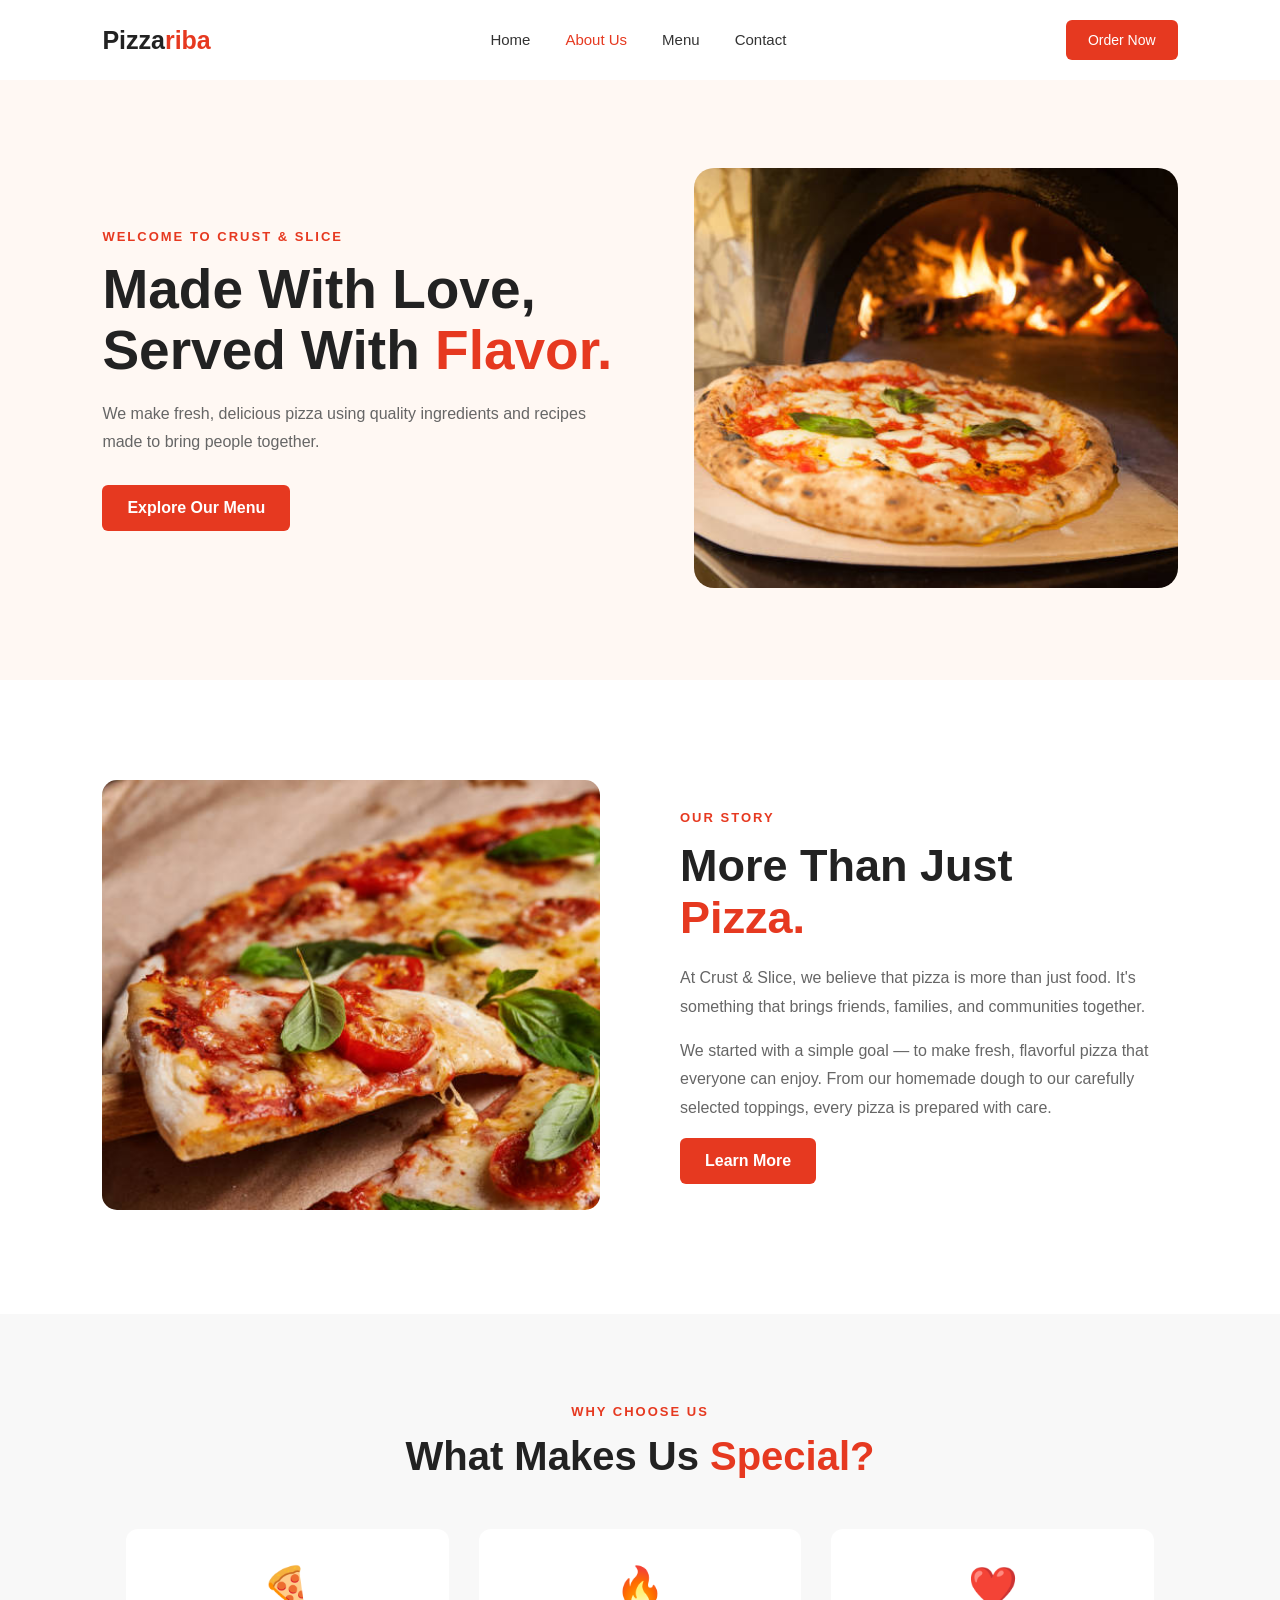
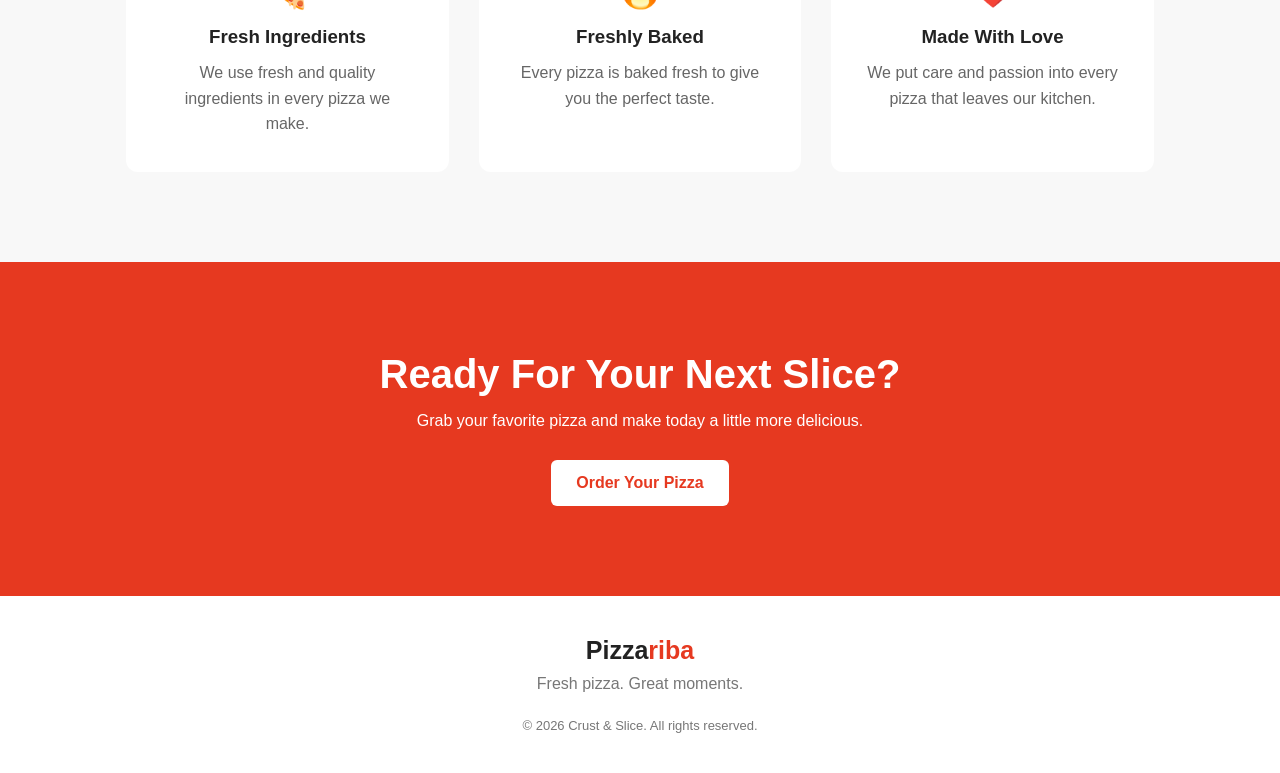
==== about.html @ 3fea6df7 "pizza work" ====
<!DOCTYPE html>
<html lang="en">
<head>
    <meta charset="UTF-8">
    <meta name="viewport" content="width=device-width, initial-scale=1.0">
    <title>About Us</title>
    <link rel="stylesheet" href="style.css">
</head>

<body>

    <!-- Navigation -->
    <nav>
        <div class="logo">Pizza<span>riba</span></div>

        <ul>
            <li><a href="#">Home</a></li>
            <li><a href="#" class="active">About Us</a></li>
            <li><a href="#">Menu</a></li>
            <li><a href="#">Contact</a></li>
        </ul>

        <a href="#" class="order-btn">Order Now</a>
    </nav>


    <!-- Hero Section -->
    <section class="hero">

        <div class="hero-text">
            <p class="small-title">WELCOME TO CRUST & SLICE</p>

            <h1>Made With Love,<br>Served With <span>Flavor.</span></h1>

            <p>
                We make fresh, delicious pizza using quality ingredients
                and recipes made to bring people together.
            </p>

            <a href="#" class="main-btn">Explore Our Menu</a>
        </div>

        <div class="hero-image">
            <img src="pizza.jpg" alt="Fresh pizza">
        </div>

    </section>


    <!-- About Section -->
    <section class="about">

        <div class="about-image">
            <img src="pizza-chef.jpg" alt="Pizza being prepared">
        </div>

        <div class="about-text">
            <p class="small-title">OUR STORY</p>

            <h2>More Than Just<br><span>Pizza.</span></h2>

            <p>
                At Crust & Slice, we believe that pizza is more than just
                food. It's something that brings friends, families, and
                communities together.
            </p>

            <p>
                We started with a simple goal — to make fresh, flavorful
                pizza that everyone can enjoy. From our homemade dough to
                our carefully selected toppings, every pizza is prepared
                with care.
            </p>

            <a href="#" class="main-btn">Learn More</a>
        </div>

    </section>


    <!-- Features -->
    <section class="features">

        <div class="section-heading">
            <p class="small-title">WHY CHOOSE US</p>
            <h2>What Makes Us <span>Special?</span></h2>
        </div>

        <div class="feature-container">

            <div class="feature">
                <div class="icon">🍕</div>
                <h3>Fresh Ingredients</h3>
                <p>
                    We use fresh and quality ingredients in every pizza we make.
                </p>
            </div>

            <div class="feature">
                <div class="icon">🔥</div>
                <h3>Freshly Baked</h3>
                <p>
                    Every pizza is baked fresh to give you the perfect taste.
                </p>
            </div>

            <div class="feature">
                <div class="icon">❤️</div>
                <h3>Made With Love</h3>
                <p>
                    We put care and passion into every pizza that leaves our kitchen.
                </p>
            </div>

        </div>

    </section>


    <!-- CTA -->
    <section class="cta">

        <h2>Ready For Your Next Slice?</h2>

        <p>
            Grab your favorite pizza and make today a little more delicious.
        </p>

        <a href="#" class="main-btn">Order Your Pizza</a>

    </section>


    <!-- Footer -->
    <footer>
        <div class="logo">Pizza<span>riba</span></div>

        <p>Fresh pizza. Great moments.</p>

        <p class="copyright">
            © 2026 Crust & Slice. All rights reserved.
        </p>
    </footer>

</body>
</html>
---- style.css ----
* {
    margin: 0;
    padding: 0;
    box-sizing: border-box;
}

body {
    font-family: Arial, sans-serif;
    color: #222;
    background: #fff;
}


/* Navigation */

nav {
    height: 80px;
    display: flex;
    align-items: center;
    justify-content: space-between;
    padding: 0 8%;
    background: white;
}

.logo {
    font-size: 25px;
    font-weight: bold;
}

.logo span {
    color: #e63920;
}

nav ul {
    display: flex;
    list-style: none;
    gap: 35px;
}

nav ul li a {
    text-decoration: none;
    color: #333;
    font-size: 15px;
}

nav ul li a:hover,
nav ul li .active {
    color: #e63920;
}

.order-btn {
    text-decoration: none;
    color: white;
    background: #e63920;
    padding: 12px 22px;
    border-radius: 6px;
    font-size: 14px;
}


/* Hero */

.hero {
    min-height: 600px;
    display: flex;
    align-items: center;
    justify-content: space-between;
    padding: 60px 8%;
    background: #fff8f3;
}

.hero-text {
    width: 48%;
}

.small-title {
    color: #e63920;
    font-size: 13px;
    font-weight: bold;
    letter-spacing: 2px;
    margin-bottom: 15px;
}

.hero h1 {
    font-size: 55px;
    line-height: 1.1;
    margin-bottom: 20px;
}

.hero h1 span,
.about-text h2 span,
.section-heading h2 span {
    color: #e63920;
}

.hero-text > p:not(.small-title) {
    color: #666;
    line-height: 1.7;
    max-width: 500px;
    margin-bottom: 30px;
}

.main-btn {
    display: inline-block;
    text-decoration: none;
    color: white;
    background: #e63920;
    padding: 14px 25px;
    border-radius: 6px;
    font-weight: bold;
}

.main-btn:hover,
.order-btn:hover {
    background: #c92f1a;
}


/* Hero Image */

.hero-image {
    width: 45%;
}

.hero-image img {
    width: 100%;
    height: 420px;
    object-fit: cover;
    border-radius: 20px;
}


/* About */

.about {
    display: flex;
    align-items: center;
    gap: 80px;
    padding: 100px 8%;
}

.about-image {
    width: 50%;
}

.about-image img {
    width: 100%;
    height: 430px;
    object-fit: cover;
    border-radius: 15px;
}

.about-text {
    width: 50%;
}

.about-text h2 {
    font-size: 45px;
    margin-bottom: 20px;
}

.about-text p:not(.small-title) {
    color: #666;
    line-height: 1.8;
    margin-bottom: 15px;
}


/* Features */

.features {
    padding: 90px 8%;
    background: #f8f8f8;
    text-align: center;
}

.section-heading h2 {
    font-size: 40px;
    margin-bottom: 50px;
}

.feature-container {
    display: flex;
    justify-content: center;
    gap: 30px;
}

.feature {
    background: white;
    padding: 35px;
    border-radius: 12px;
    width: 30%;
}

.icon {
    font-size: 40px;
    margin-bottom: 15px;
}

.feature h3 {
    margin-bottom: 12px;
}

.feature p {
    color: #666;
    line-height: 1.6;
}


/* CTA */

.cta {
    text-align: center;
    padding: 90px 20px;
    background: #e63920;
    color: white;
}

.cta h2 {
    font-size: 40px;
    margin-bottom: 15px;
}

.cta p {
    margin-bottom: 30px;
}

.cta .main-btn {
    background: white;
    color: #e63920;
}


/* Footer */

footer {
    text-align: center;
    padding: 40px 20px;
}

footer p {
    color: #777;
    margin-top: 10px;
}

footer .copyright {
    font-size: 13px;
    margin-top: 25px;
}


/* Mobile */

@media (max-width: 768px) {

    nav {
        padding: 0 5%;
    }

    nav ul {
        display: none;
    }

    .hero,
    .about {
        flex-direction: column;
        padding: 60px 5%;
    }

    .hero-text,
    .hero-image,
    .about-text,
    .about-image {
        width: 100%;
    }

    .hero h1 {
        font-size: 40px;
    }

    .hero-image img,
    .about-image img {
        height: 300px;
    }

    .feature-container {
        flex-direction: column;
    }

    .feature {
        width: 100%;
    }

    .section-heading h2 {
        font-size: 32px;
    }

    .cta h2 {
        font-size: 32px;
    }
}
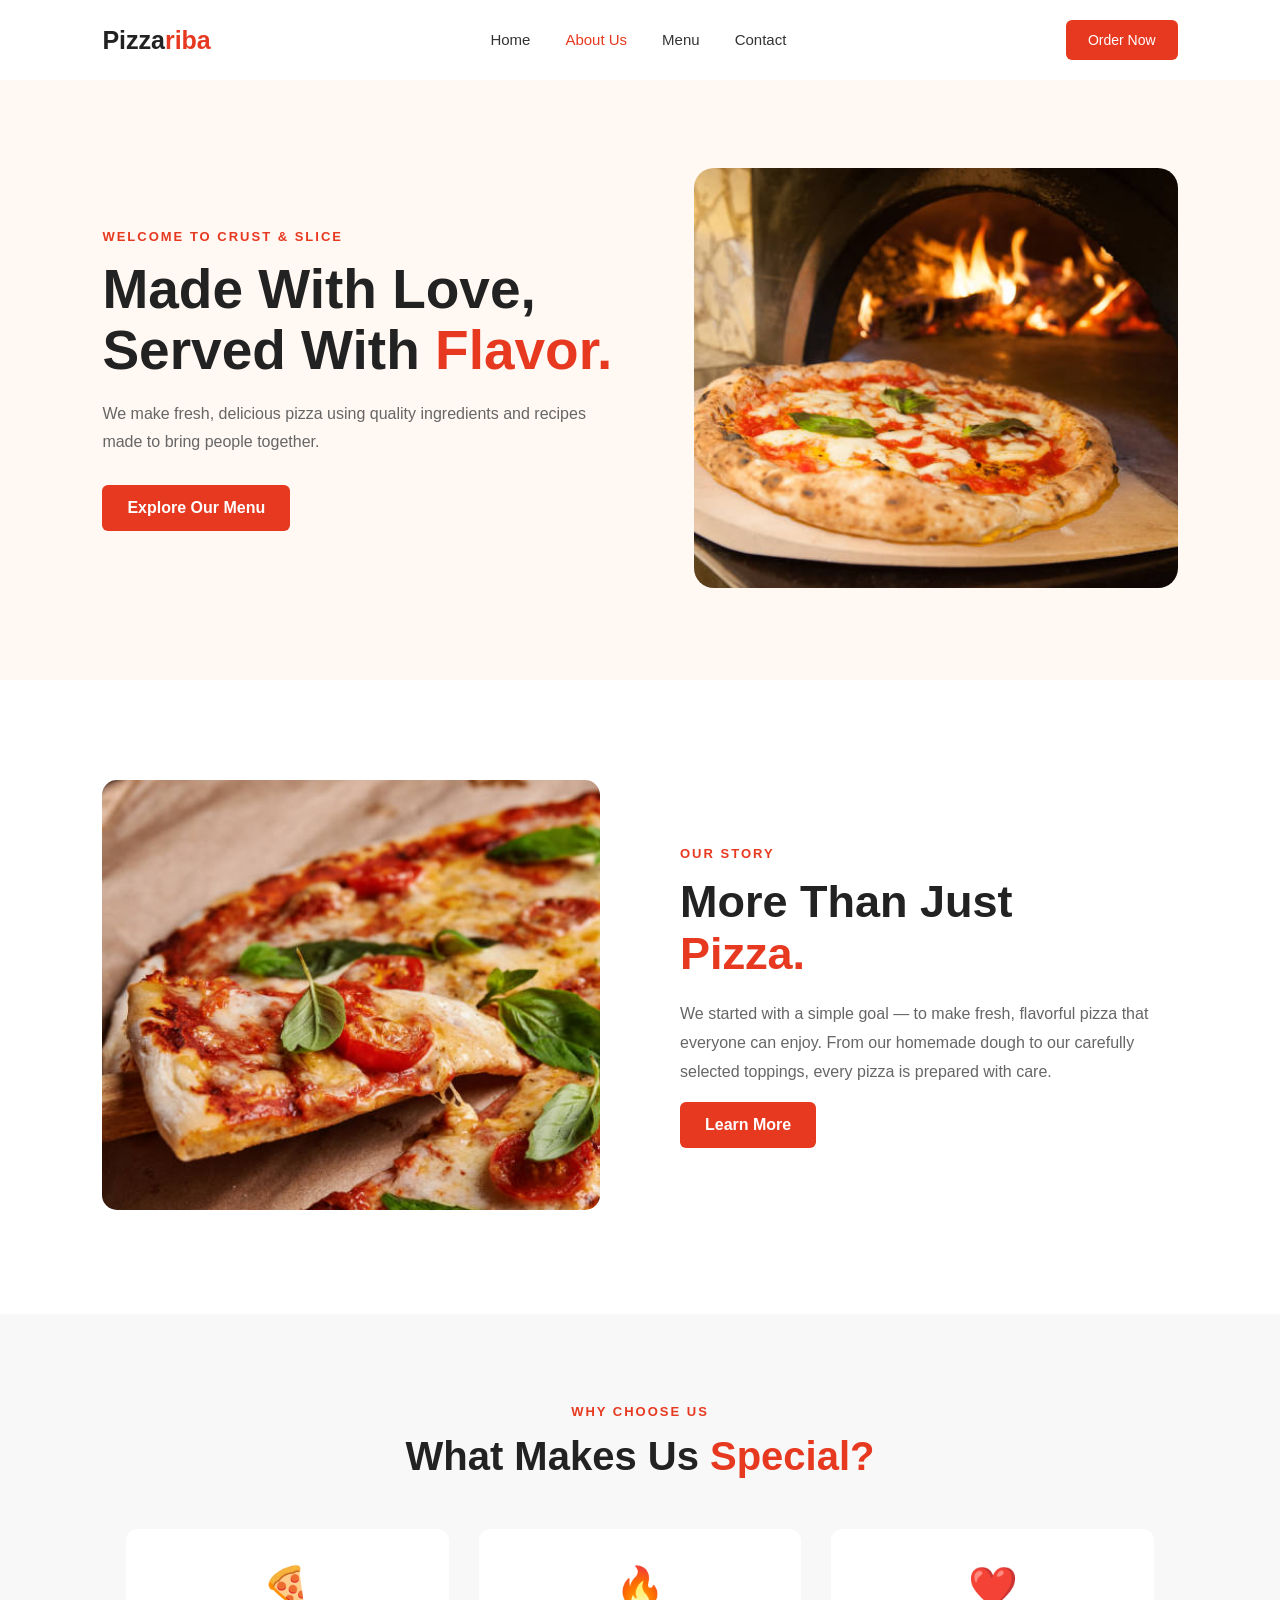
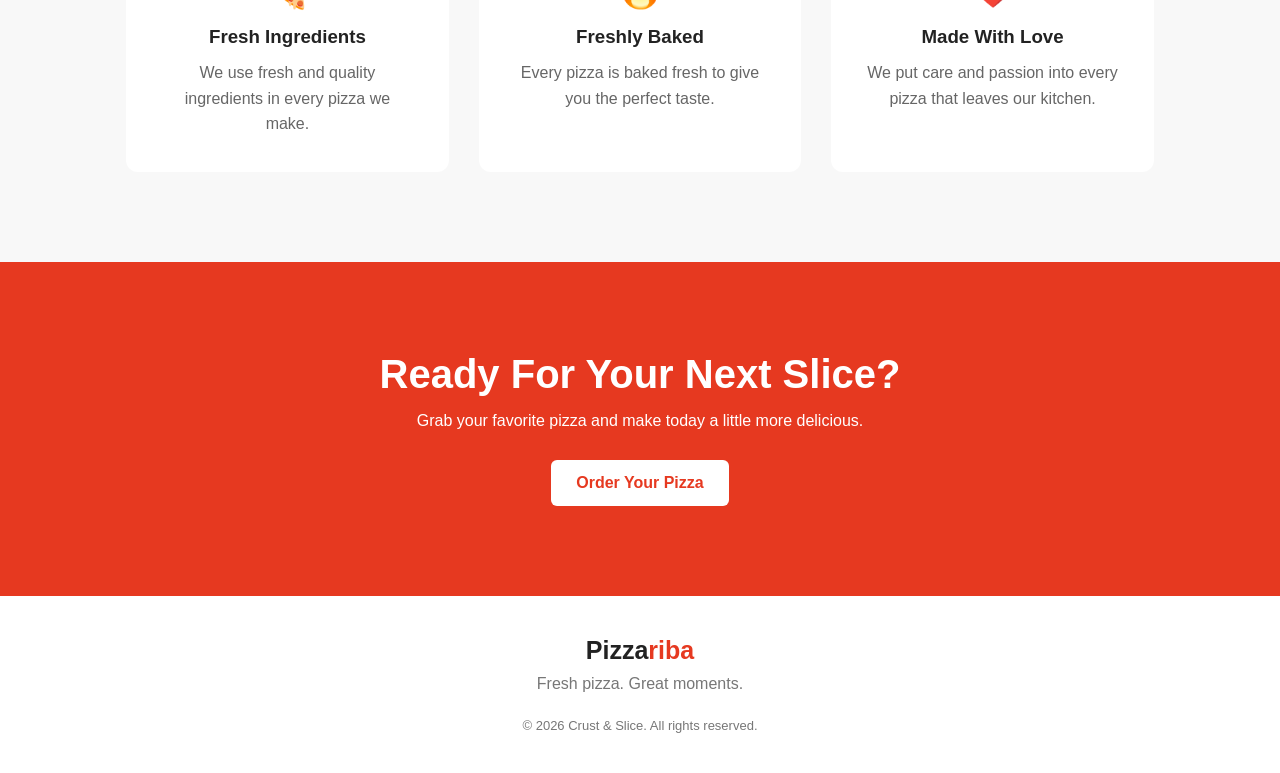
==== commit 8a04f6e4: "updated  pizza about us" ====
--- a/about.html
+++ b/about.html
@@ -60,9 +60,9 @@
             <h2>More Than Just<br><span>Pizza.</span></h2>
 
             <p>
-                At Crust & Slice, we believe that pizza is more than just
+                <!-- At Crust & Slice, we believe that pizza is more than just
                 food. It's something that brings friends, families, and
-                communities together.
+                communities together. -->
             </p>
 
             <p>
